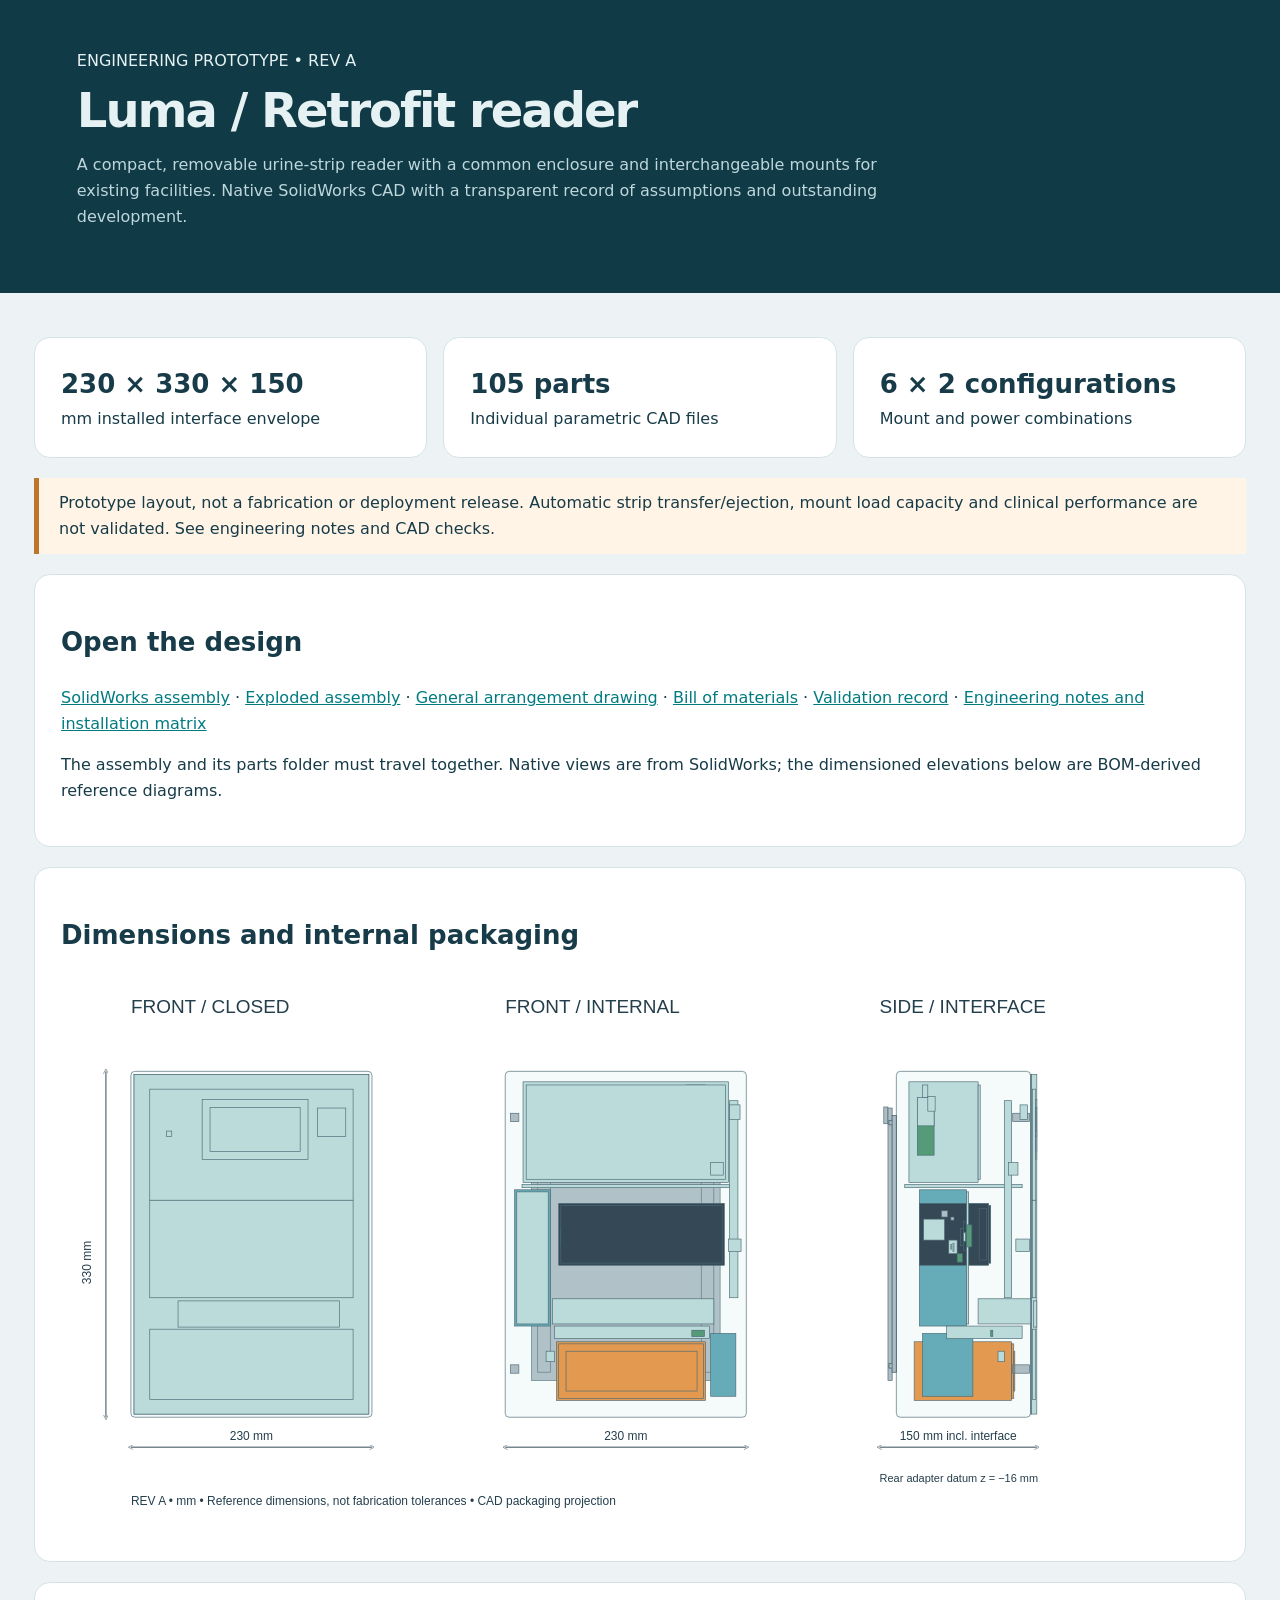
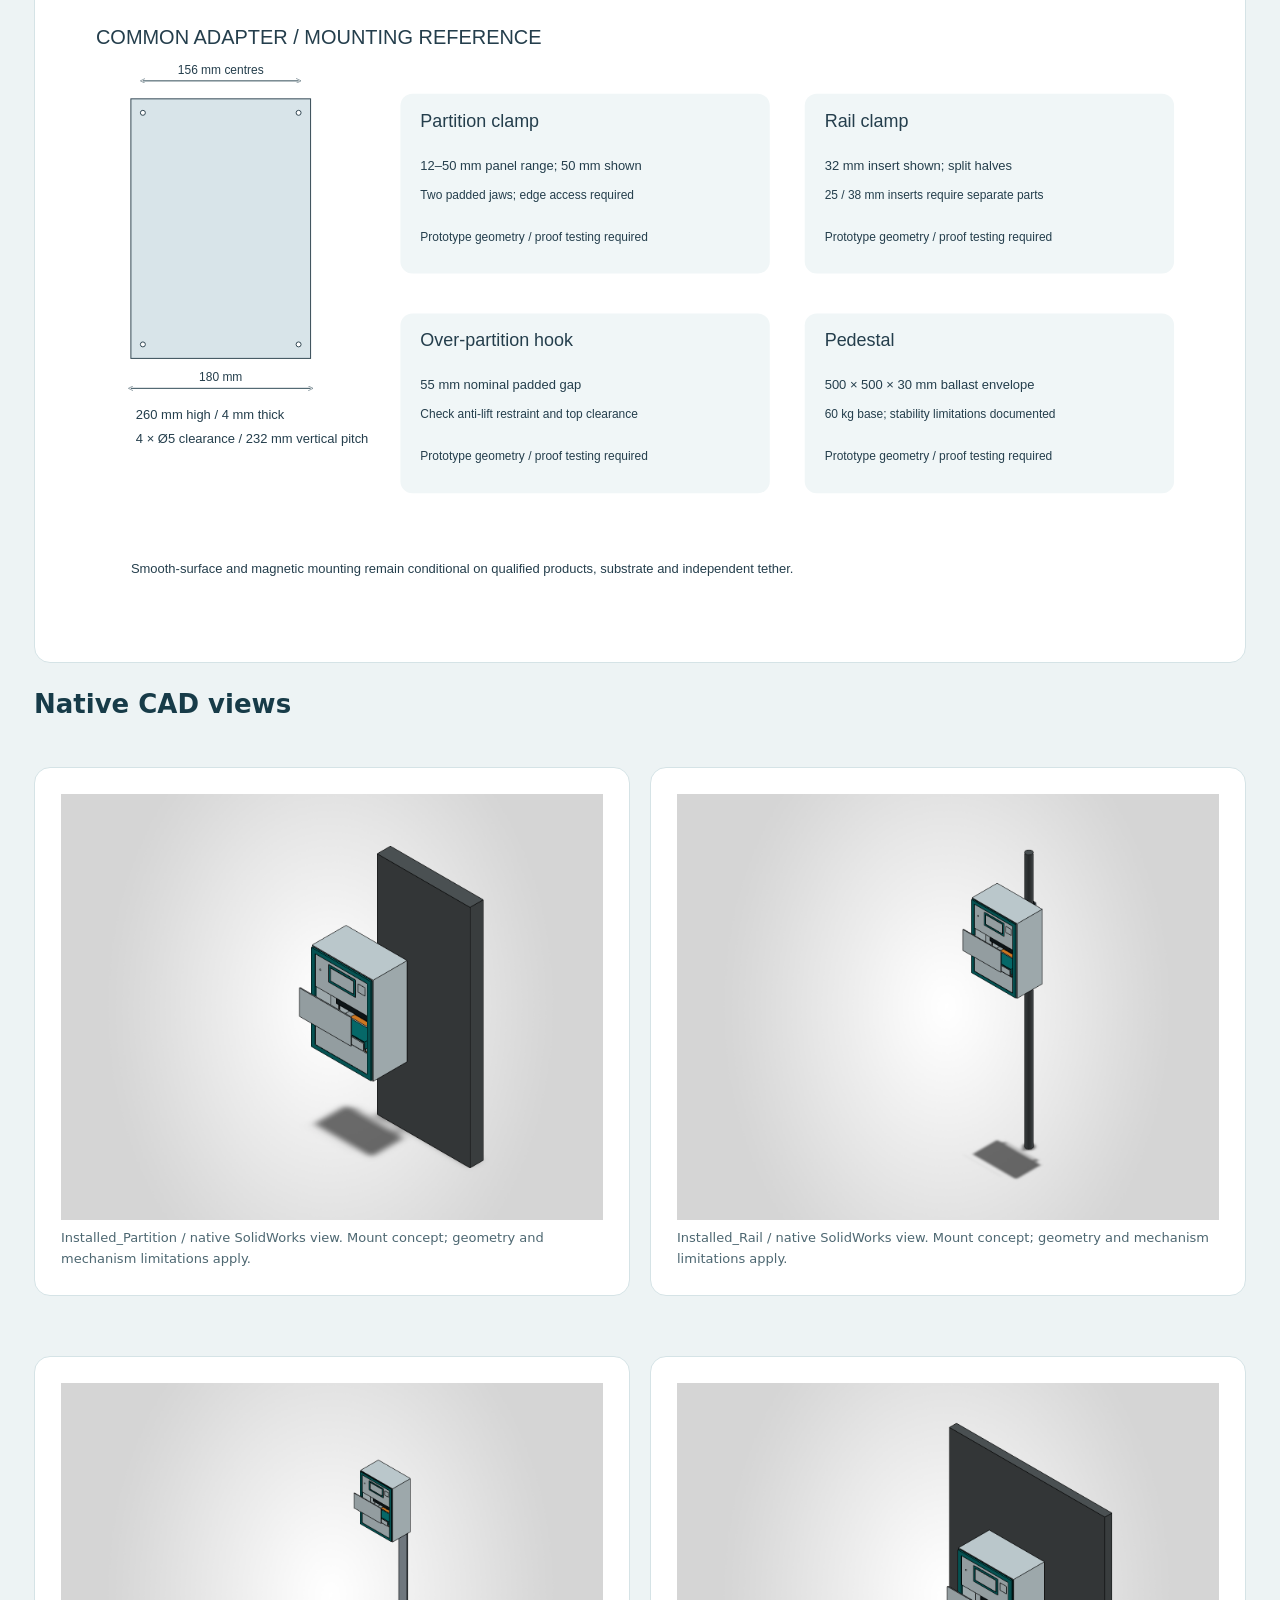
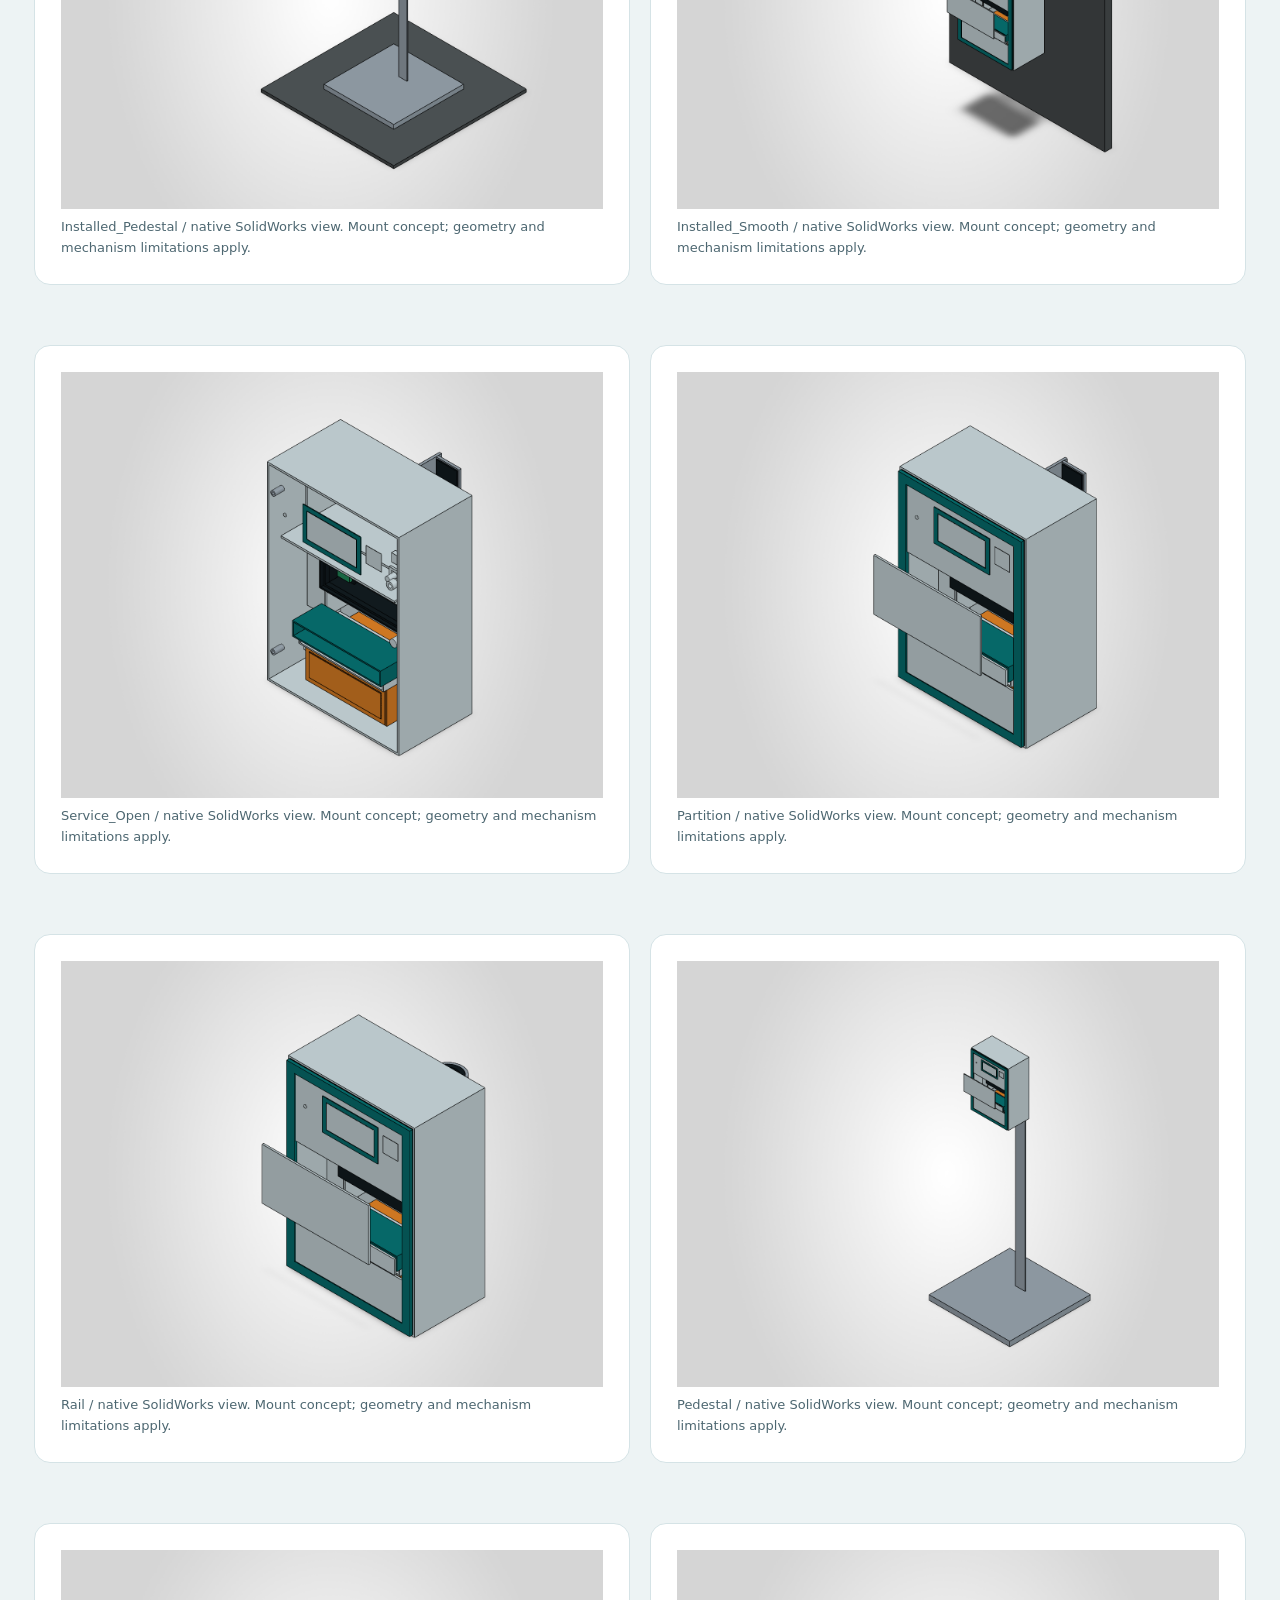
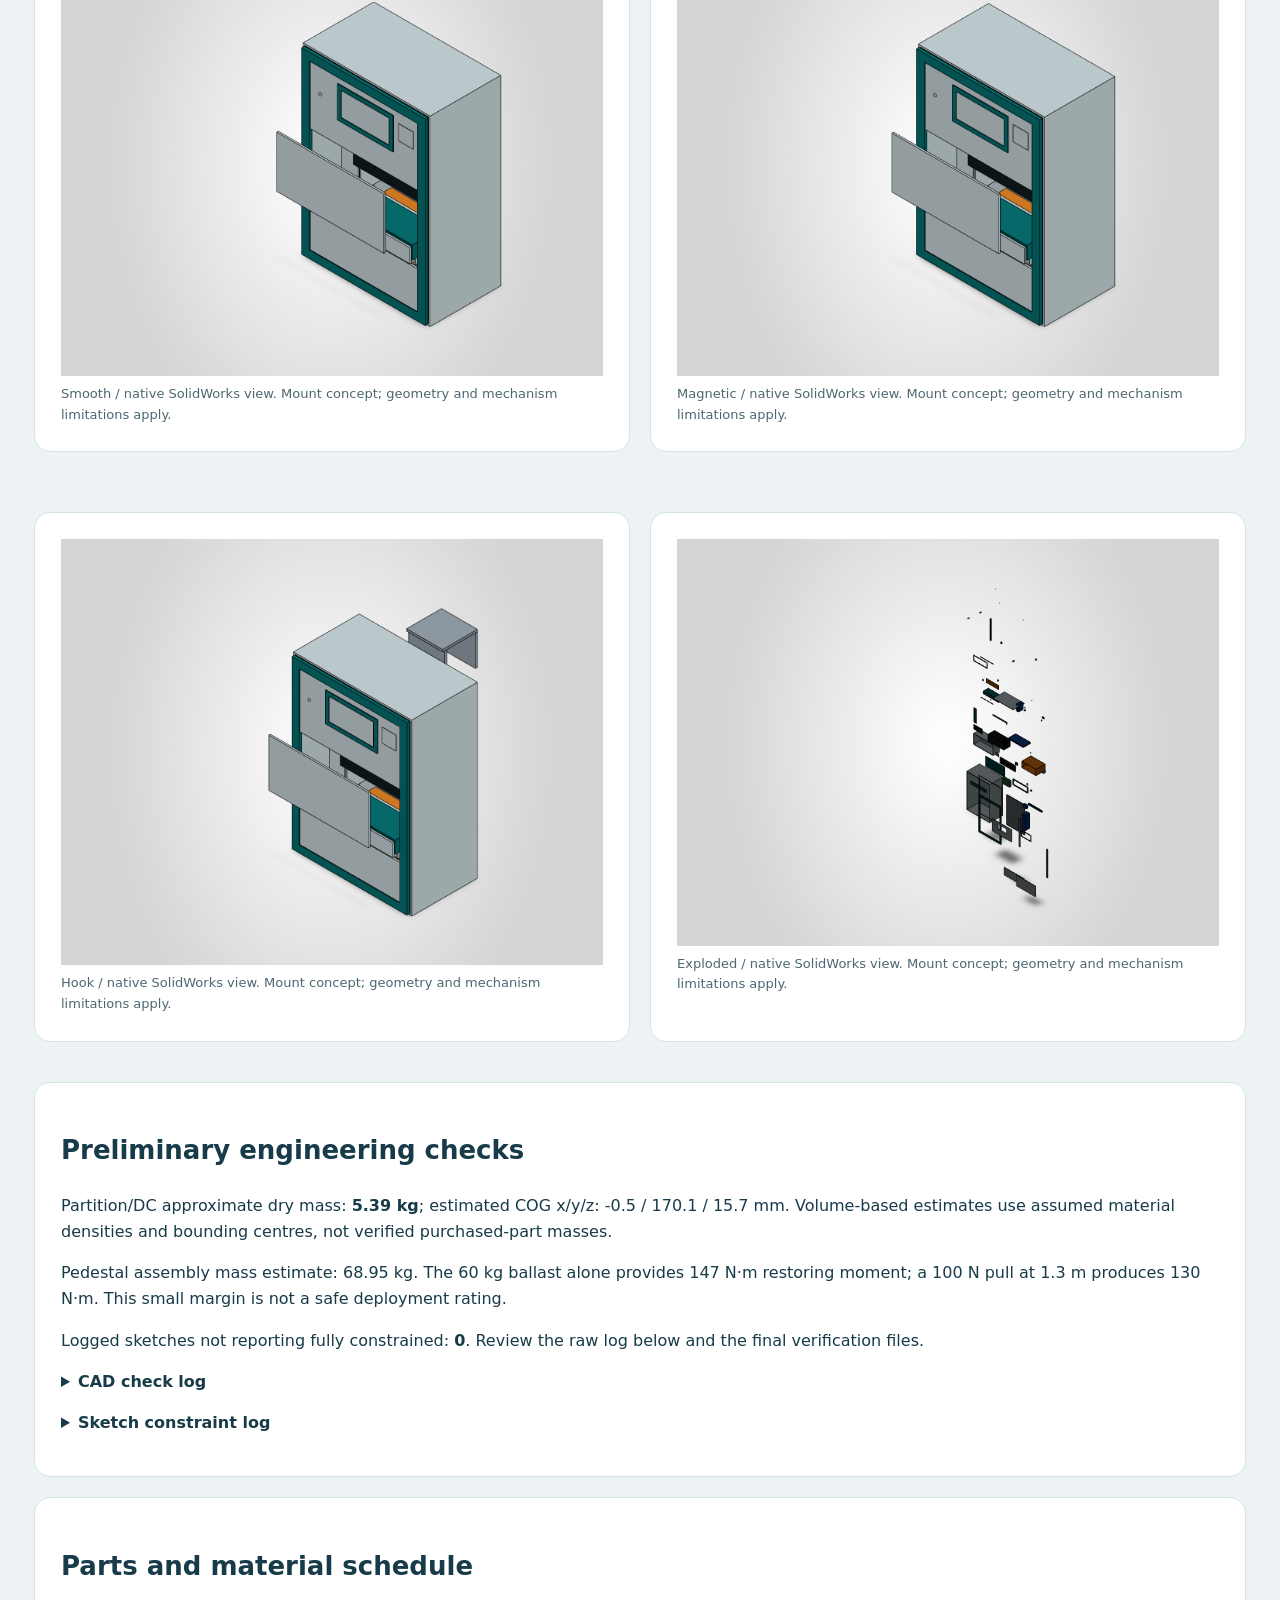
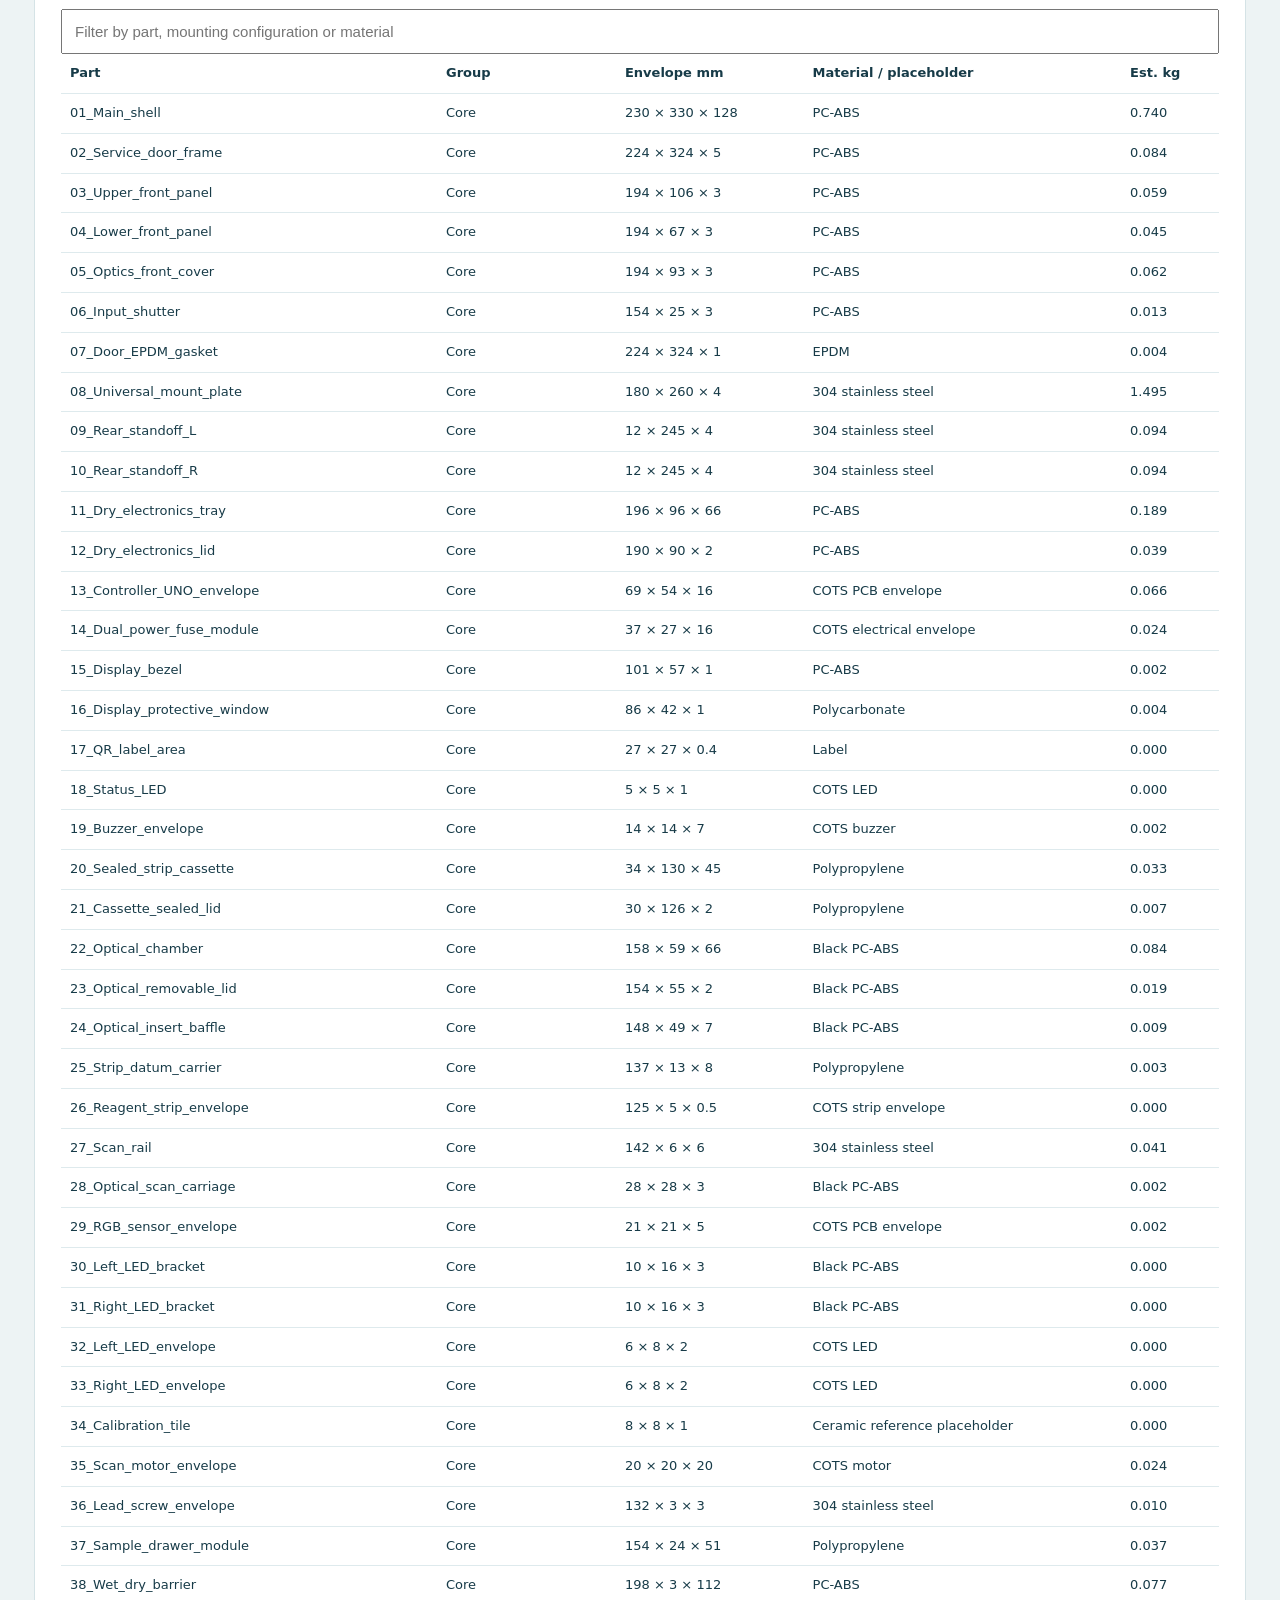
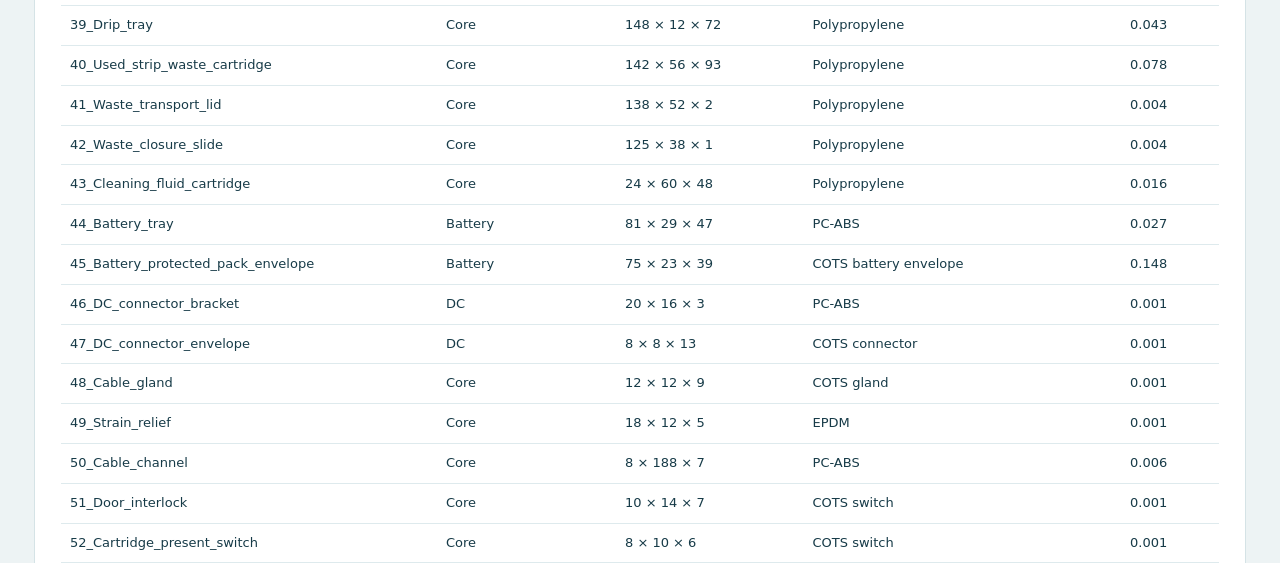
==== START.html @ dc87d2fa "first commit" ====
<!doctype html><html><head><meta charset="utf-8"><title>Luma CAD package</title><meta http-equiv="refresh" content="0; url=builds/20260913-163314/Review.html"></head><body><a href="builds/20260913-163314/Review.html">Open the Luma design review</a></body></html>
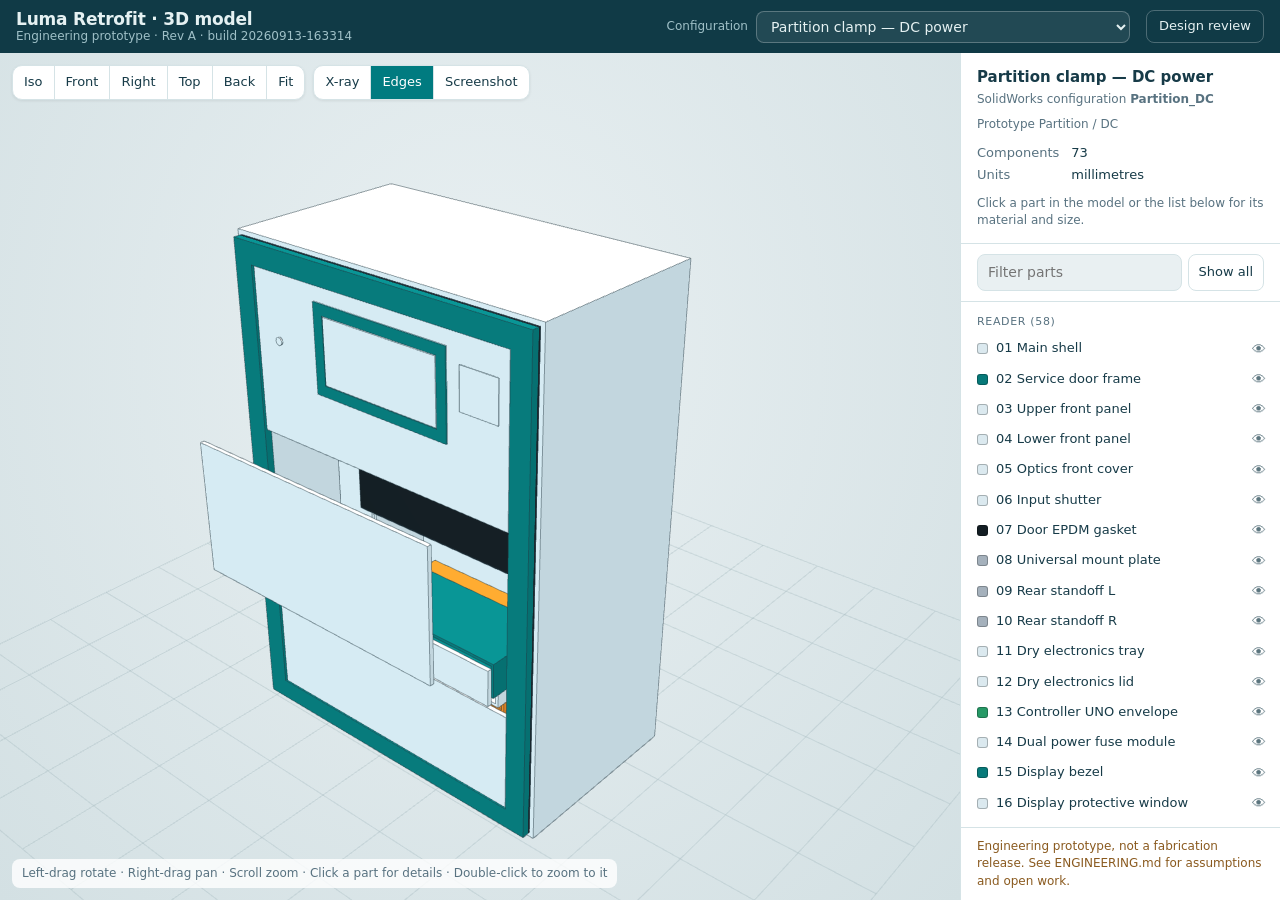
==== commit 0c3a6392: "Make the model openable without SolidWorks 2026 - Add an offline browser 3D viewer (START.html) with" ====
--- a/START.html
+++ b/START.html
@@ -1 +1 @@
-<!doctype html><html><head><meta charset="utf-8"><title>Luma CAD package</title><meta http-equiv="refresh" content="0; url=builds/20260913-163314/Review.html"></head><body><a href="builds/20260913-163314/Review.html">Open the Luma design review</a></body></html>+<!doctype html><html><head><meta charset="utf-8"><title>Luma CAD package</title><meta http-equiv="refresh" content="0; url=builds/20260913-163314/Viewer.html"></head><body><a href="builds/20260913-163314/Viewer.html">Open the Luma 3D model</a></body></html>
